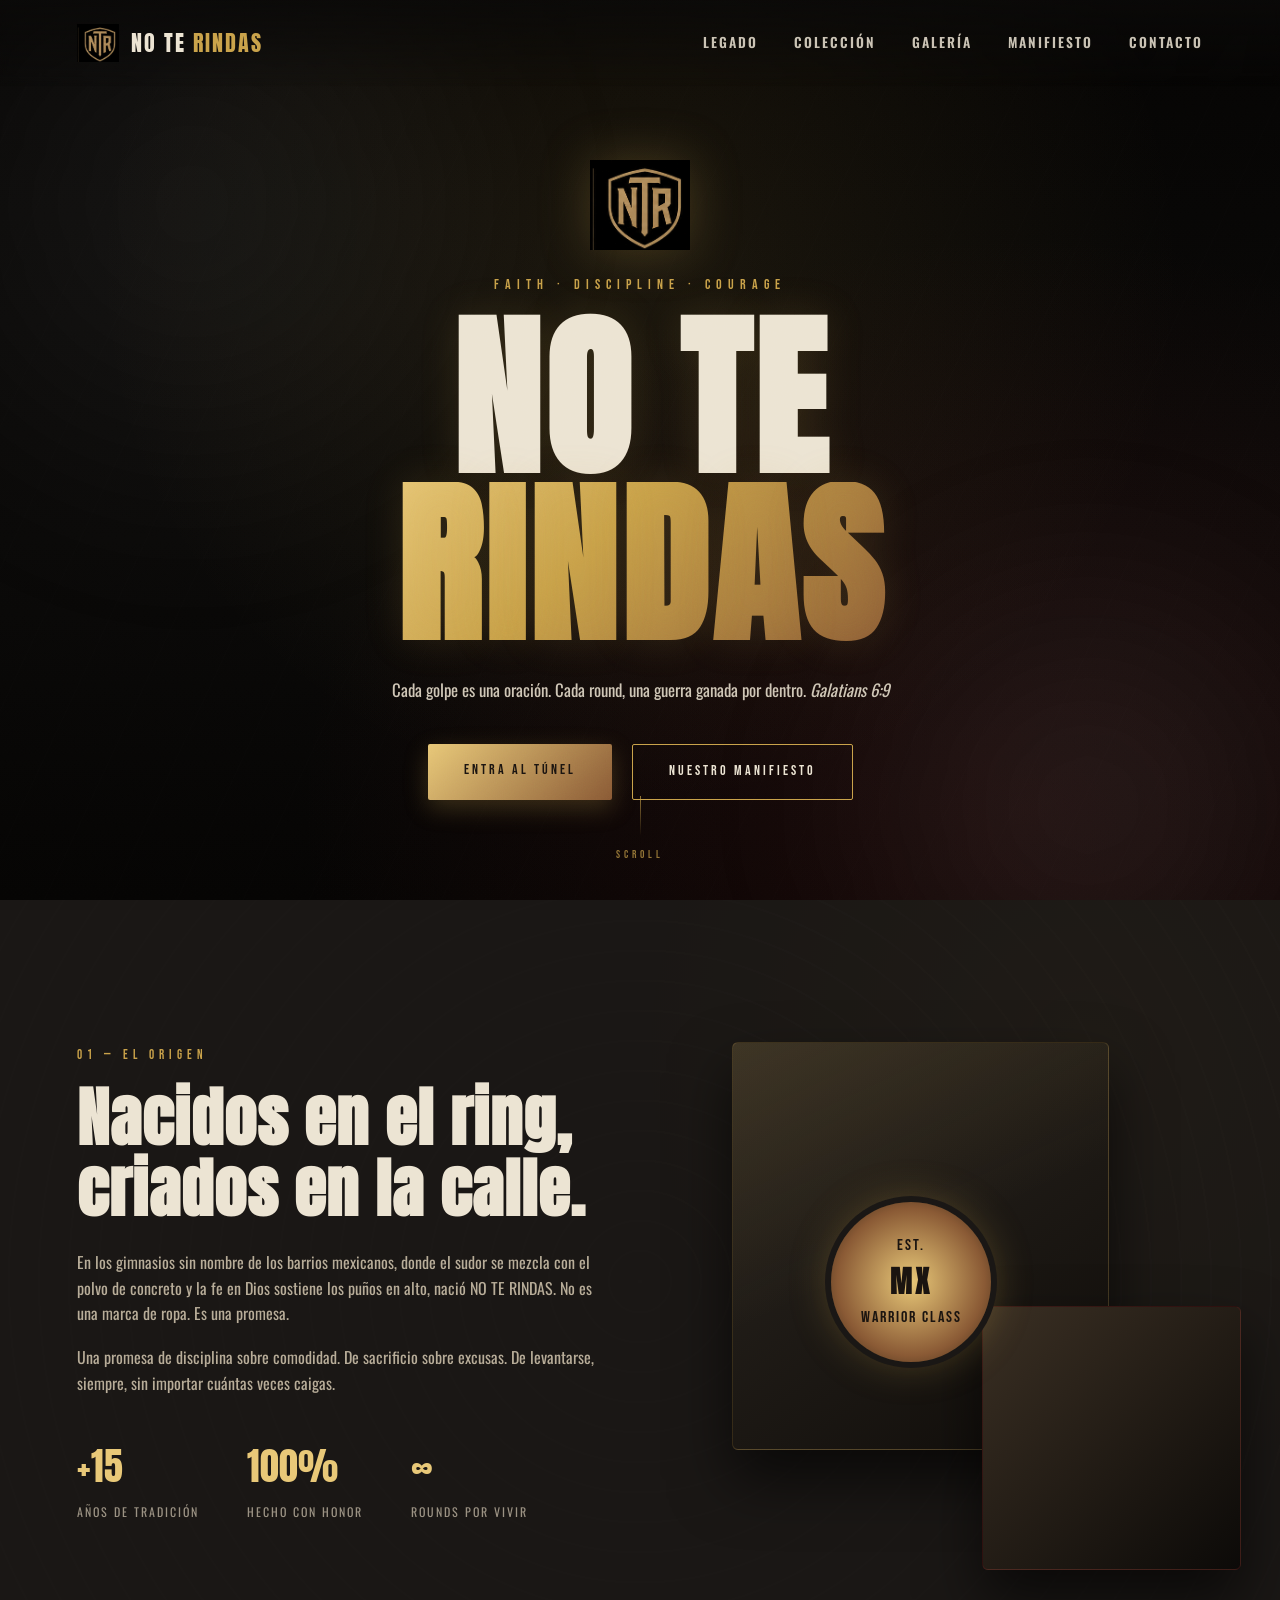
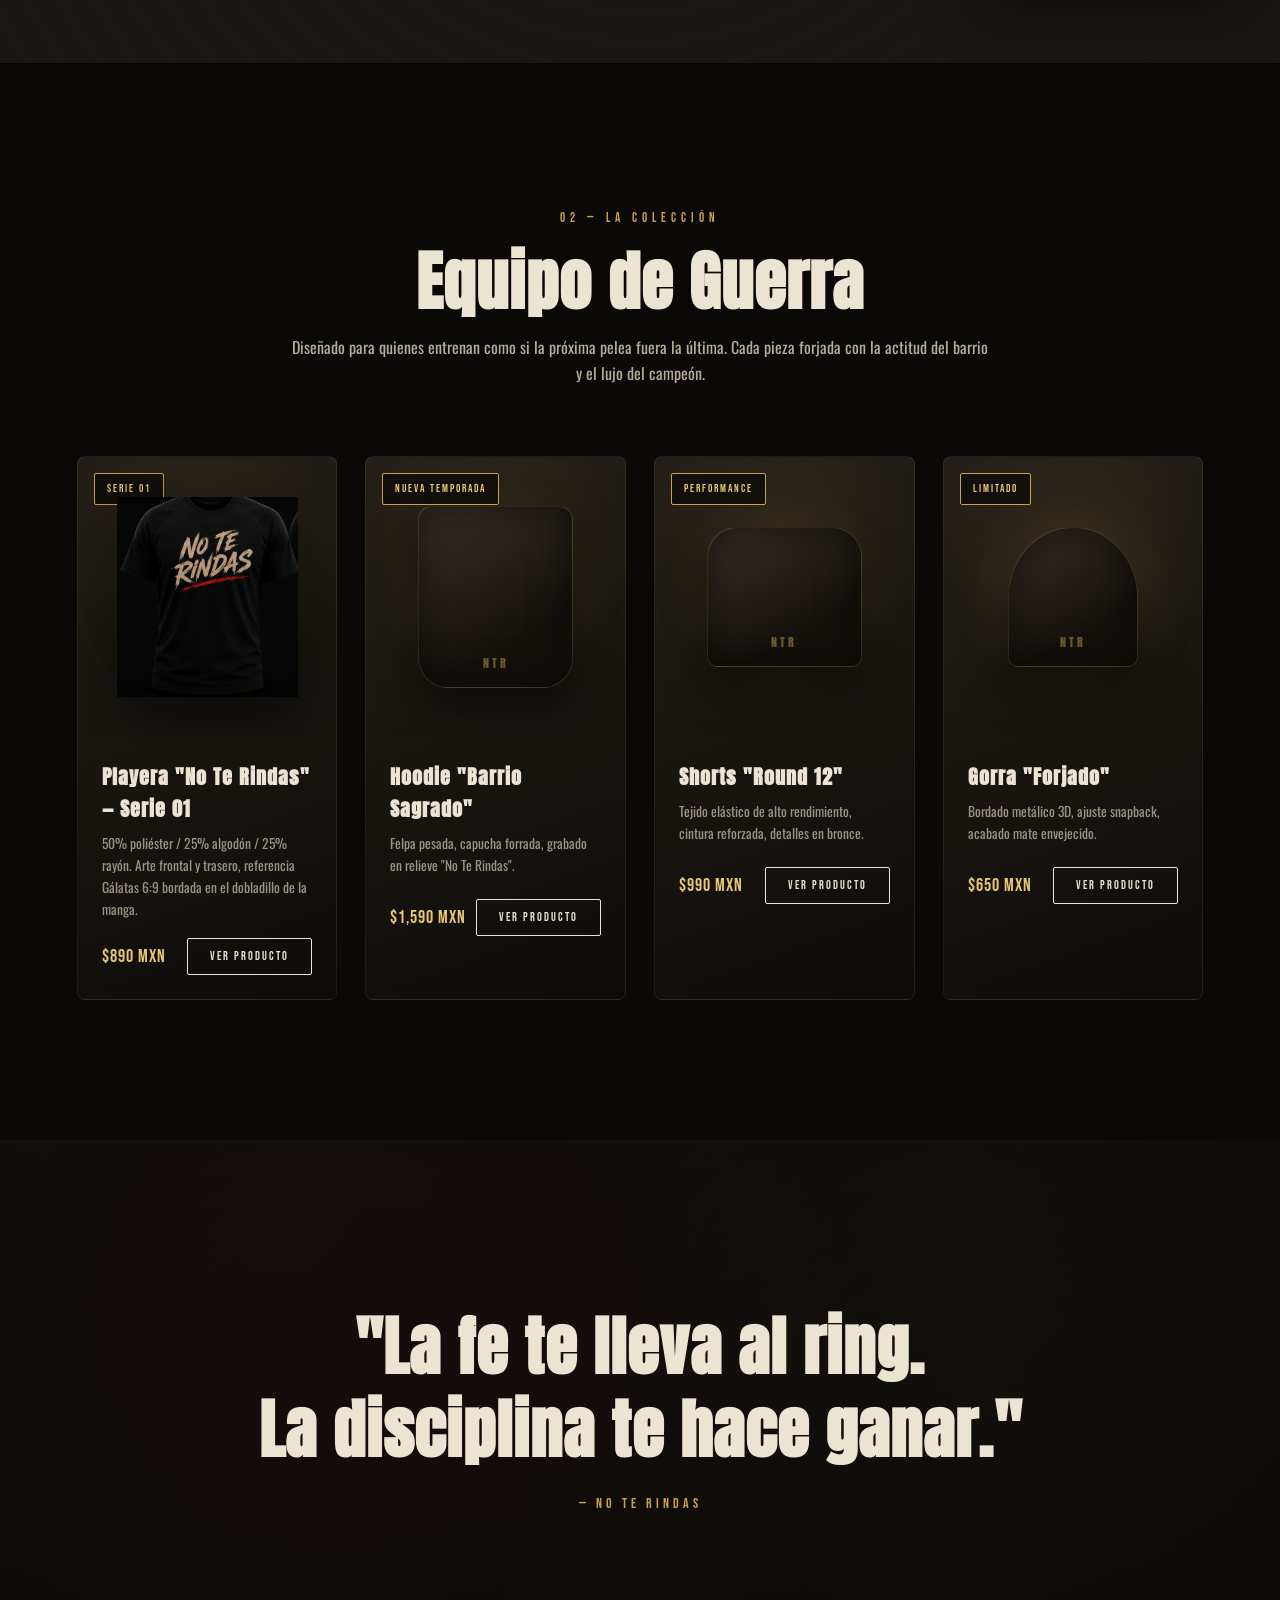
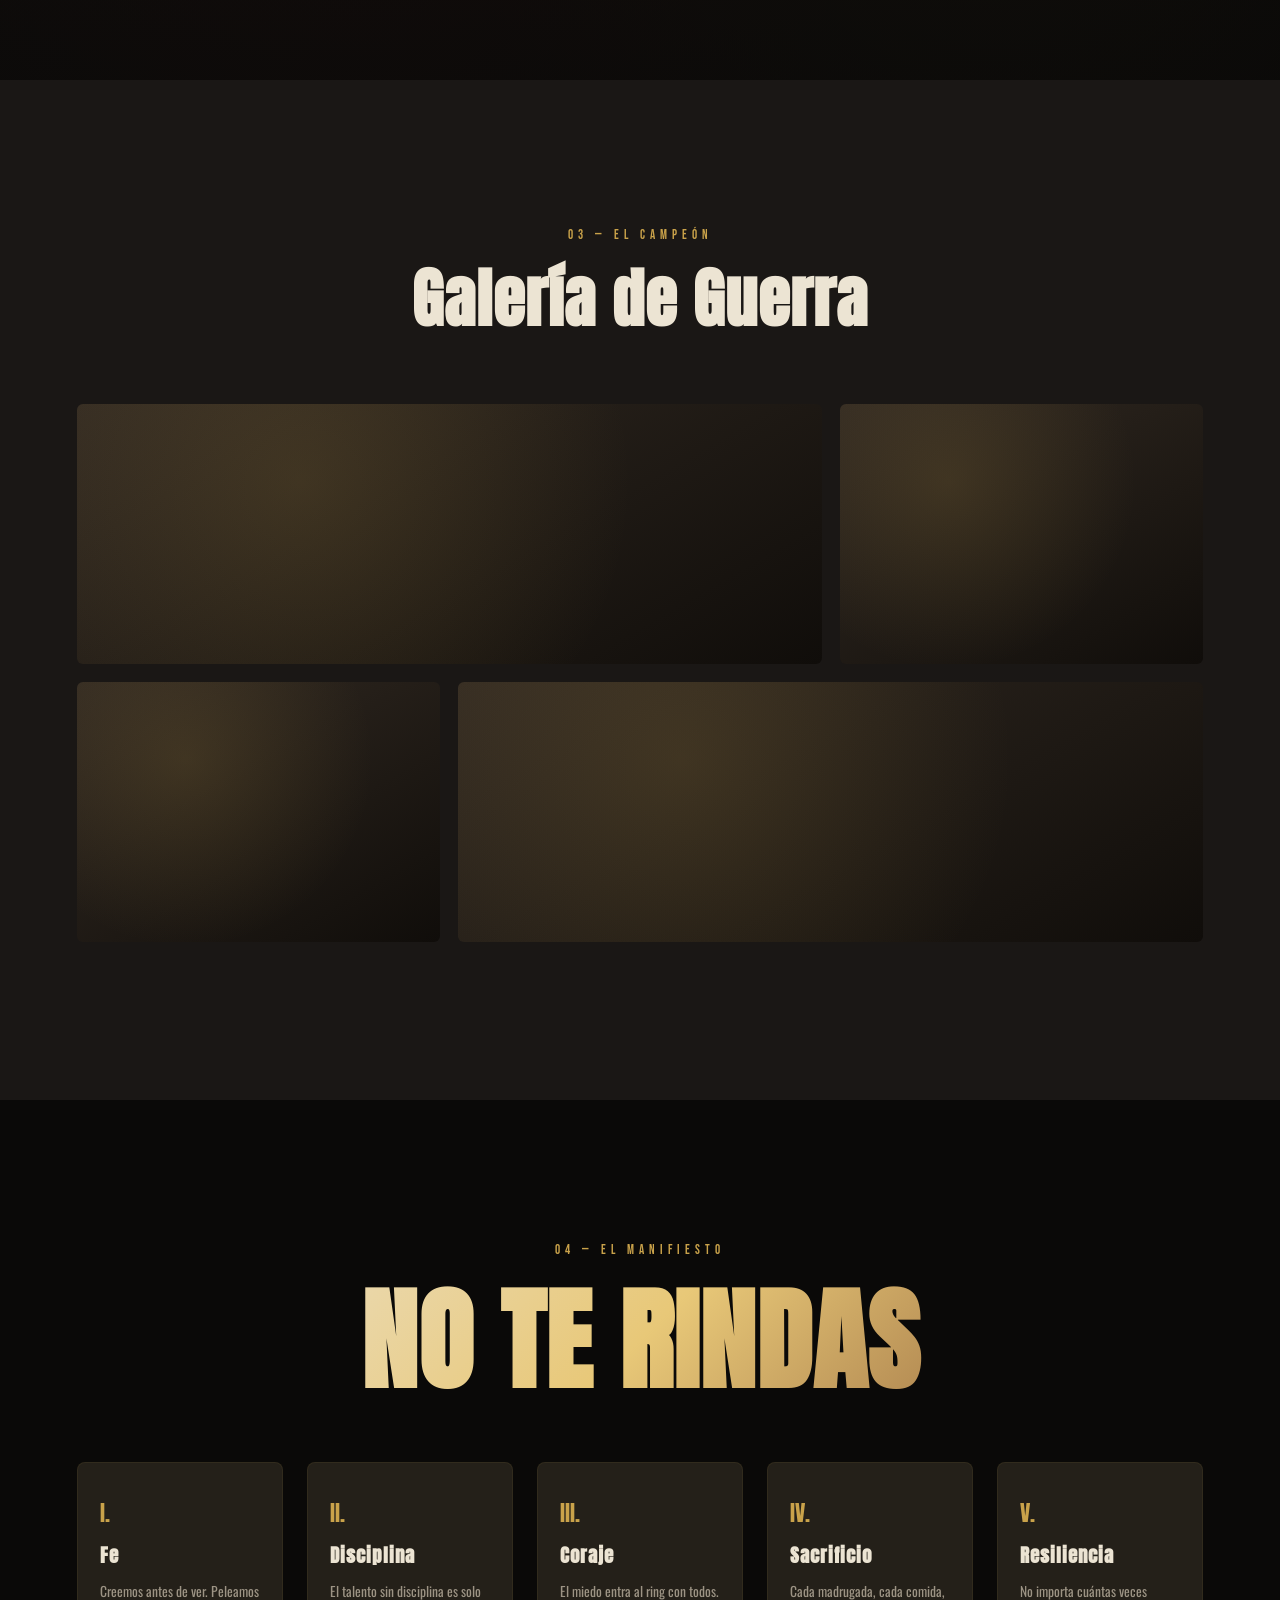
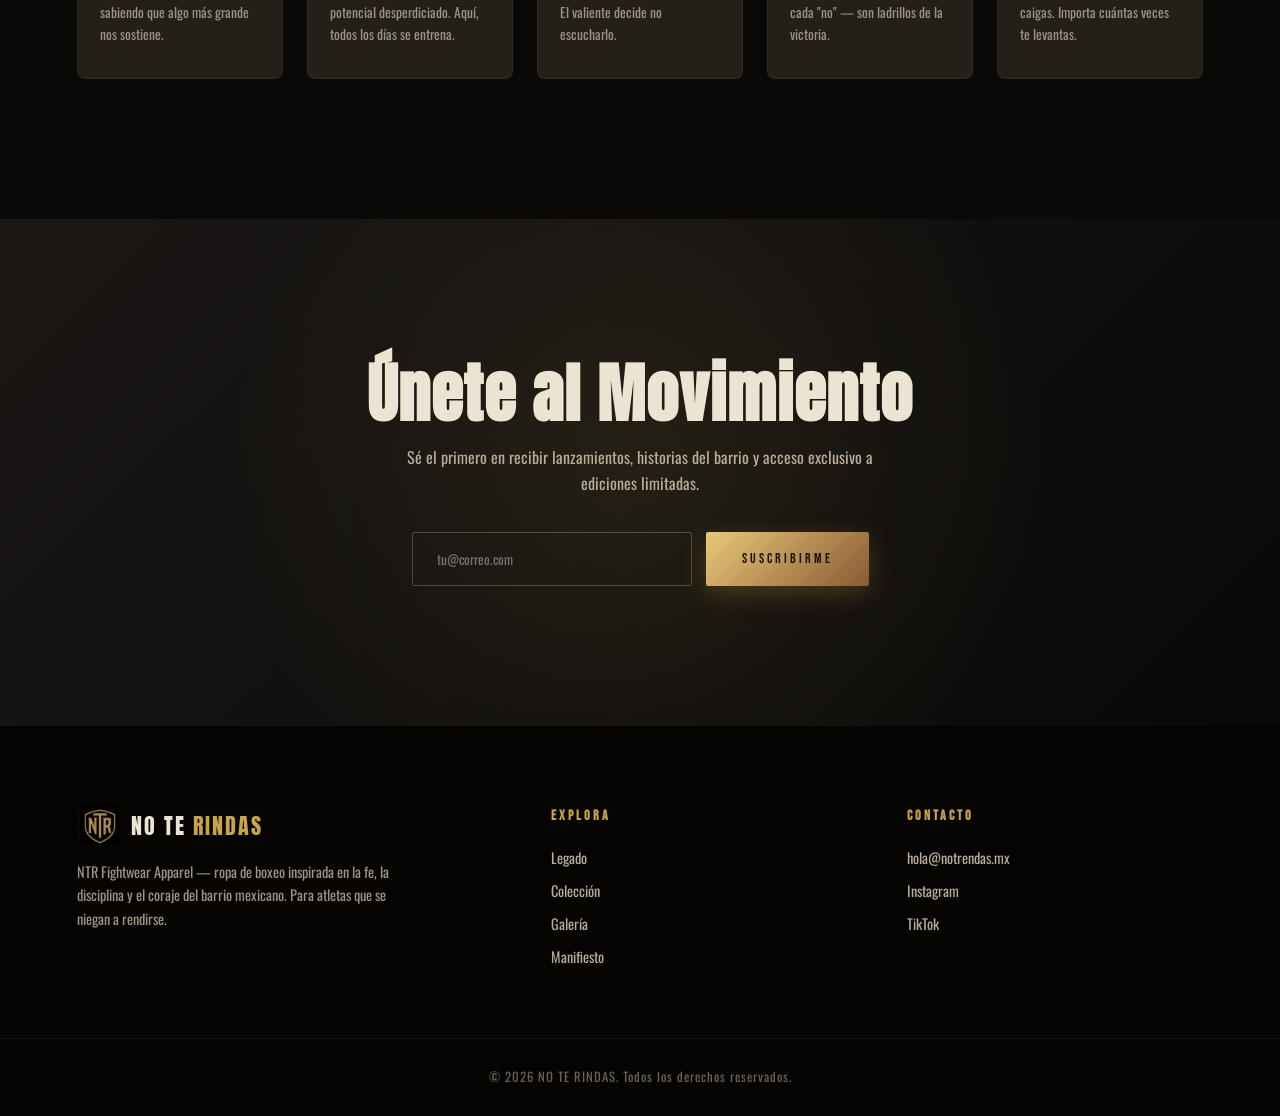
==== docs/index.html @ 7b5c9a0e "Move site into docs/ for GitHub Pages" ====
<!DOCTYPE html>
<html lang="es">
<head>
<meta charset="UTF-8">
<meta name="viewport" content="width=device-width, initial-scale=1.0">
<title>NO TE RINDAS | Barrio Warrior Boxing</title>
<link rel="preconnect" href="https://fonts.googleapis.com">
<link href="https://fonts.googleapis.com/css2?family=Anton&family=Bebas+Neue&family=Oswald:wght@300;400;600&display=swap" rel="stylesheet">
<link rel="stylesheet" href="css/style.css">
</head>
<body>

<div class="grain"></div>
<div class="ember-layer" id="embers"></div>

<!-- NAV -->
<header class="navbar">
  <div class="logo">
    <img src="assets/ntr-shield.png" alt="NTR" class="logo-mark">
    <span class="logo-text">NO TE <span>RINDAS</span></span>
  </div>
  <nav>
    <a href="#about">Legado</a>
    <a href="#collection">Colección</a>
    <a href="#gallery">Galería</a>
    <a href="#manifesto">Manifiesto</a>
    <a href="#contact">Contacto</a>
  </nav>
  <div class="burger"><span></span><span></span><span></span></div>
</header>

<!-- HERO -->
<section class="hero" id="hero">
  <div class="smoke smoke1"></div>
  <div class="smoke smoke2"></div>
  <div class="hero-content">
    <img src="assets/ntr-shield.png" alt="NTR Shield" class="hero-shield">
    <p class="hero-tag">FAITH &middot; DISCIPLINE &middot; COURAGE</p>
    <h1 class="hero-title">
      <span class="line">NO TE</span>
      <span class="line gold">RINDAS</span>
    </h1>
    <p class="hero-sub">Cada golpe es una oración. Cada round, una guerra ganada por dentro. <em>Galatians 6:9</em></p>
    <div class="hero-cta">
      <a href="#collection" class="btn btn-gold">Entra al Túnel</a>
      <a href="#manifesto" class="btn btn-ghost">Nuestro Manifiesto</a>
    </div>
  </div>
  <div class="scroll-indicator"><span></span>SCROLL</div>
</section>

<!-- ABOUT / LEGACY -->
<section class="about" id="about">
  <div class="about-bg"></div>
  <div class="container split">
    <div class="split-text">
      <span class="kicker">01 — EL ORIGEN</span>
      <h2>Nacidos en el ring, <br>criados en la calle.</h2>
      <p>En los gimnasios sin nombre de los barrios mexicanos, donde el sudor se mezcla con el polvo de concreto y la fe en Dios sostiene los puños en alto, nació NO TE RINDAS. No es una marca de ropa. Es una promesa.</p>
      <p>Una promesa de disciplina sobre comodidad. De sacrificio sobre excusas. De levantarse, siempre, sin importar cuántas veces caigas.</p>
      <div class="stat-row">
        <div class="stat"><span class="num">+15</span><span class="lbl">Años de Tradición</span></div>
        <div class="stat"><span class="num">100%</span><span class="lbl">Hecho con Honor</span></div>
        <div class="stat"><span class="num">∞</span><span class="lbl">Rounds por Vivir</span></div>
      </div>
    </div>
    <div class="split-visual">
      <div class="frame frame-1"></div>
      <div class="frame frame-2"></div>
      <div class="badge-circle">
        <div class="badge-inner">
          <p>EST.</p>
          <h3>MX</h3>
          <p>WARRIOR CLASS</p>
        </div>
      </div>
    </div>
  </div>
</section>

<!-- COLLECTION -->
<section class="collection" id="collection">
  <div class="container">
    <div class="section-head">
      <span class="kicker">02 — LA COLECCIÓN</span>
      <h2>Equipo de Guerra</h2>
      <p class="section-desc">Diseñado para quienes entrenan como si la próxima pelea fuera la última. Cada pieza forjada con la actitud del barrio y el lujo del campeón.</p>
    </div>

    <div class="product-grid">
      <article class="product-card" data-tilt>
        <div class="product-media">
          <div class="product-glow"></div>
          <img src="assets/ntr-shirt-front.png" alt="Playera No Te Rindas - Serie 01" class="product-photo">
          <span class="product-tag">Serie 01</span>
        </div>
        <div class="product-info">
          <h3>Playera "No Te Rindas" — Serie 01</h3>
          <p>50% poliéster / 25% algodón / 25% rayón. Arte frontal y trasero, referencia Gálatas 6:9 bordada en el dobladillo de la manga.</p>
          <div class="product-foot">
            <span class="price">$890 MXN</span>
            <button class="btn btn-small">Ver Producto</button>
          </div>
        </div>
      </article>

      <article class="product-card" data-tilt>
        <div class="product-media">
          <div class="product-glow"></div>
          <div class="product-mock hoodie"></div>
          <span class="product-tag">Nueva Temporada</span>
        </div>
        <div class="product-info">
          <h3>Hoodie "Barrio Sagrado"</h3>
          <p>Felpa pesada, capucha forrada, grabado en relieve "No Te Rindas".</p>
          <div class="product-foot">
            <span class="price">$1,590 MXN</span>
            <button class="btn btn-small">Ver Producto</button>
          </div>
        </div>
      </article>

      <article class="product-card" data-tilt>
        <div class="product-media">
          <div class="product-glow"></div>
          <div class="product-mock shorts"></div>
          <span class="product-tag">Performance</span>
        </div>
        <div class="product-info">
          <h3>Shorts "Round 12"</h3>
          <p>Tejido elástico de alto rendimiento, cintura reforzada, detalles en bronce.</p>
          <div class="product-foot">
            <span class="price">$990 MXN</span>
            <button class="btn btn-small">Ver Producto</button>
          </div>
        </div>
      </article>

      <article class="product-card" data-tilt>
        <div class="product-media">
          <div class="product-glow"></div>
          <div class="product-mock cap"></div>
          <span class="product-tag">Limitado</span>
        </div>
        <div class="product-info">
          <h3>Gorra "Forjado"</h3>
          <p>Bordado metálico 3D, ajuste snapback, acabado mate envejecido.</p>
          <div class="product-foot">
            <span class="price">$650 MXN</span>
            <button class="btn btn-small">Ver Producto</button>
          </div>
        </div>
      </article>
    </div>
  </div>
</section>

<!-- PARALLAX QUOTE -->
<section class="quote-banner">
  <div class="quote-bg"></div>
  <div class="quote-content">
    <h2>"La fe te lleva al ring.<br>La disciplina te hace ganar."</h2>
    <p>— NO TE RINDAS</p>
  </div>
</section>

<!-- GALLERY -->
<section class="gallery" id="gallery">
  <div class="container">
    <div class="section-head">
      <span class="kicker">03 — EL CAMPEÓN</span>
      <h2>Galería de Guerra</h2>
    </div>
    <div class="gallery-grid">
      <div class="gallery-item g1"><div class="gallery-overlay"><h4>Entrenamiento al Amanecer</h4></div></div>
      <div class="gallery-item g2"><div class="gallery-overlay"><h4>Vendas y Sudor</h4></div></div>
      <div class="gallery-item g3"><div class="gallery-overlay"><h4>El Túnel</h4></div></div>
      <div class="gallery-item g4"><div class="gallery-overlay"><h4>Última Campana</h4></div></div>
      <div class="gallery-item g5"><div class="gallery-overlay"><h4>Fe en los Puños</h4></div></div>
      <div class="gallery-item g6"><div class="gallery-overlay"><h4>Concreto Sagrado</h4></div></div>
    </div>
  </div>
</section>

<!-- MANIFESTO -->
<section class="manifesto" id="manifesto">
  <div class="container">
    <span class="kicker center">04 — EL MANIFIESTO</span>
    <h2 class="manifesto-title">NO TE RINDAS</h2>
    <div class="manifesto-grid">
      <div class="manifesto-item">
        <span class="m-num">I.</span>
        <h3>Fe</h3>
        <p>Creemos antes de ver. Peleamos sabiendo que algo más grande nos sostiene.</p>
      </div>
      <div class="manifesto-item">
        <span class="m-num">II.</span>
        <h3>Disciplina</h3>
        <p>El talento sin disciplina es solo potencial desperdiciado. Aquí, todos los días se entrena.</p>
      </div>
      <div class="manifesto-item">
        <span class="m-num">III.</span>
        <h3>Coraje</h3>
        <p>El miedo entra al ring con todos. El valiente decide no escucharlo.</p>
      </div>
      <div class="manifesto-item">
        <span class="m-num">IV.</span>
        <h3>Sacrificio</h3>
        <p>Cada madrugada, cada comida, cada "no" — son ladrillos de la victoria.</p>
      </div>
      <div class="manifesto-item">
        <span class="m-num">V.</span>
        <h3>Resiliencia</h3>
        <p>No importa cuántas veces caigas. Importa cuántas veces te levantas.</p>
      </div>
    </div>
  </div>
</section>

<!-- NEWSLETTER / CTA -->
<section class="cta-final">
  <div class="cta-content">
    <h2>Únete al Movimiento</h2>
    <p>Sé el primero en recibir lanzamientos, historias del barrio y acceso exclusivo a ediciones limitadas.</p>
    <form class="cta-form" onsubmit="event.preventDefault()">
      <input type="email" placeholder="tu@correo.com" required>
      <button type="submit" class="btn btn-gold">Suscribirme</button>
    </form>
  </div>
</section>

<!-- FOOTER -->
<footer class="footer" id="contact">
  <div class="container footer-grid">
    <div class="footer-brand">
      <div class="logo">
        <img src="assets/ntr-shield.png" alt="NTR" class="logo-mark">
        <span class="logo-text">NO TE <span>RINDAS</span></span>
      </div>
      <p>NTR Fightwear Apparel — ropa de boxeo inspirada en la fe, la disciplina y el coraje del barrio mexicano. Para atletas que se niegan a rendirse.</p>
    </div>
    <div class="footer-links">
      <h4>Explora</h4>
      <a href="#about">Legado</a>
      <a href="#collection">Colección</a>
      <a href="#gallery">Galería</a>
      <a href="#manifesto">Manifiesto</a>
    </div>
    <div class="footer-links">
      <h4>Contacto</h4>
      <a href="mailto:hola@notrendas.mx">hola@notrendas.mx</a>
      <a href="#">Instagram</a>
      <a href="#">TikTok</a>
    </div>
  </div>
  <div class="footer-bottom">
    <p>© 2026 NO TE RINDAS. Todos los derechos reservados.</p>
  </div>
</footer>

<script src="js/main.js"></script>
</body>
</html>
---- docs/css/style.css ----
:root{
  --black: #0a0908;
  --charcoal: #1a1715;
  --charcoal-2: #242019;
  --gold: #c9a24a;
  --gold-bright: #e8c878;
  --bone: #ece4d3;
  --bronze: #8a5a35;
  --red: #7a1f1f;
  --font-display: 'Anton', sans-serif;
  --font-accent: 'Bebas Neue', sans-serif;
  --font-body: 'Oswald', sans-serif;
}

*{margin:0;padding:0;box-sizing:border-box;}
html{scroll-behavior:smooth;}
body{
  background:var(--black);
  color:var(--bone);
  font-family:var(--font-body);
  overflow-x:hidden;
  line-height:1.6;
}

.container{
  max-width:1280px;
  margin:0 auto;
  padding:0 6vw;
}

/* GRAIN OVERLAY */
.grain{
  position:fixed; inset:0; z-index:9999; pointer-events:none;
  opacity:.05; mix-blend-mode:overlay;
  background-image:url("data:image/svg+xml,%3Csvg xmlns='http://www.w3.org/2000/svg' width='200' height='200'%3E%3Cfilter id='n'%3E%3CfeTurbulence type='fractalNoise' baseFrequency='0.9' numOctaves='3'/%3E%3C/filter%3E%3Crect width='100%25' height='100%25' filter='url(%23n)'/%3E%3C/svg%3E");
}

/* EMBERS */
.ember-layer{
  position:fixed; inset:0; z-index:1; pointer-events:none; overflow:hidden;
}
.ember{
  position:absolute; bottom:-10px; border-radius:50%;
  background:radial-gradient(circle, var(--gold-bright), var(--bronze) 60%, transparent 100%);
  opacity:0; box-shadow:0 0 8px var(--gold);
  animation: rise linear infinite;
}
@keyframes rise{
  0%{transform:translateY(0) translateX(0); opacity:0;}
  10%{opacity:.8;}
  90%{opacity:.4;}
  100%{transform:translateY(-110vh) translateX(var(--drift,40px)); opacity:0;}
}

/* NAVBAR */
.navbar{
  position:fixed; top:0; left:0; right:0; z-index:100;
  display:flex; align-items:center; justify-content:space-between;
  padding:24px 6vw;
  background:linear-gradient(180deg, rgba(10,9,8,.85), transparent);
  backdrop-filter:blur(4px);
  transition:padding .3s ease, background .3s ease;
}
.navbar.scrolled{
  padding:14px 6vw;
  background:rgba(10,9,8,.92);
  border-bottom:1px solid rgba(201,162,74,.15);
}
.logo{
  display:flex; align-items:center; gap:12px;
  font-family:var(--font-display);
  font-size:1.4rem; letter-spacing:2px; color:var(--bone);
}
.logo-mark{height:38px; width:auto;}
.logo-text span{color:var(--gold);}

/* HERO SHIELD */
.hero-shield{
  height:90px; margin-bottom:18px; opacity:0; transform:translateY(-20px);
  animation:fadeUp 1s cubic-bezier(.22,1,.36,1) forwards 0s;
  filter:drop-shadow(0 0 24px rgba(201,162,74,.25));
}
.navbar nav{display:flex; gap:36px;}
.navbar nav a{
  color:var(--bone); text-decoration:none; font-size:.85rem;
  letter-spacing:2px; text-transform:uppercase; font-weight:600;
  position:relative; opacity:.85; transition:opacity .25s, color .25s;
}
.navbar nav a::after{
  content:''; position:absolute; left:0; bottom:-6px; width:0; height:1px;
  background:var(--gold); transition:width .3s ease;
}
.navbar nav a:hover{opacity:1; color:var(--gold-bright);}
.navbar nav a:hover::after{width:100%;}
.burger{display:none; flex-direction:column; gap:5px; cursor:pointer;}
.burger span{width:24px; height:2px; background:var(--gold);}

/* HERO */
.hero{
  position:relative; height:100vh; min-height:680px;
  display:flex; flex-direction:column; align-items:center; justify-content:center;
  text-align:center; overflow:hidden;
  background:
    radial-gradient(ellipse at 50% 30%, rgba(201,162,74,.10), transparent 60%),
    radial-gradient(ellipse at 80% 90%, rgba(122,31,31,.18), transparent 50%),
    linear-gradient(180deg, #050403 0%, #0a0908 60%, #050403 100%);
}
.hero::before{
  content:''; position:absolute; inset:0;
  background-image:
    repeating-linear-gradient(115deg, rgba(255,255,255,.015) 0px, rgba(255,255,255,.015) 1px, transparent 1px, transparent 60px);
  mix-blend-mode:overlay;
}
.smoke{
  position:absolute; border-radius:50%; filter:blur(60px);
  background:radial-gradient(circle, rgba(140,140,140,.12), transparent 70%);
  animation: drift 30s ease-in-out infinite alternate;
}
.smoke1{width:60vw; height:60vw; top:-20%; left:-15%;}
.smoke2{width:50vw; height:50vw; bottom:-25%; right:-10%; animation-delay:6s;}
@keyframes drift{
  0%{transform:translate(0,0) scale(1);}
  100%{transform:translate(60px,-40px) scale(1.15);}
}
.hero-content{position:relative; z-index:2; padding-top:60px;}
.hero-tag{
  font-family:var(--font-accent); letter-spacing:6px; font-size:.85rem;
  color:var(--gold); text-transform:uppercase; margin-bottom:18px;
  opacity:0; animation:fadeUp 1s ease forwards .2s;
}
.hero-title{
  font-family:var(--font-display);
  font-size:clamp(4.5rem, 14vw, 11rem);
  line-height:.95; letter-spacing:4px;
  text-shadow:0 0 40px rgba(201,162,74,.15);
}
.hero-title .line{
  display:block; opacity:0; transform:translateY(40px);
  animation:fadeUp 1s cubic-bezier(.22,1,.36,1) forwards;
}
.hero-title .line:nth-child(1){animation-delay:.4s;}
.hero-title .line.gold{
  animation-delay:.65s;
  background:linear-gradient(135deg, var(--gold-bright), var(--gold) 40%, var(--bronze));
  -webkit-background-clip:text; background-clip:text; color:transparent;
}
.hero-sub{
  margin:28px auto 0; max-width:520px; font-size:1.05rem; color:#cfc6b6;
  opacity:0; animation:fadeUp 1s ease forwards .9s;
}
.hero-cta{
  margin-top:40px; display:flex; gap:20px; justify-content:center; flex-wrap:wrap;
  opacity:0; animation:fadeUp 1s ease forwards 1.1s;
}
@keyframes fadeUp{ to{opacity:1; transform:translateY(0);} }

/* BUTTONS */
.btn{
  font-family:var(--font-accent); letter-spacing:3px; text-transform:uppercase;
  font-size:.85rem; padding:16px 36px; border:1px solid var(--gold);
  border-radius:2px; text-decoration:none; color:var(--bone); cursor:pointer;
  background:transparent; transition:all .35s ease; position:relative; overflow:hidden;
}
.btn-gold{
  background:linear-gradient(135deg, var(--gold-bright), var(--bronze));
  color:#1a1410; border:none; box-shadow:0 8px 24px rgba(201,162,74,.25);
}
.btn-gold:hover{
  transform:translateY(-3px); box-shadow:0 12px 30px rgba(201,162,74,.4);
}
.btn-ghost:hover{
  background:rgba(201,162,74,.1); border-color:var(--gold-bright); transform:translateY(-3px);
}
.btn-small{
  font-family:var(--font-accent); letter-spacing:2px; font-size:.75rem;
  padding:10px 22px; border:1px solid var(--bone); background:transparent;
  color:var(--bone); text-transform:uppercase; cursor:pointer; transition:.3s;
}
.btn-small:hover{background:var(--bone); color:var(--black);}

/* SCROLL INDICATOR */
.scroll-indicator{
  position:absolute; bottom:36px; left:50%; transform:translateX(-50%);
  display:flex; flex-direction:column; align-items:center; gap:10px;
  font-family:var(--font-accent); font-size:.7rem; letter-spacing:4px; color:var(--gold);
  opacity:.7;
}
.scroll-indicator span{
  width:1px; height:40px; background:linear-gradient(180deg, var(--gold), transparent);
  animation:scrollLine 2s ease-in-out infinite;
}
@keyframes scrollLine{
  0%{transform:scaleY(0); transform-origin:top;}
  50%{transform:scaleY(1); transform-origin:top;}
  50.01%{transform-origin:bottom;}
  100%{transform:scaleY(0); transform-origin:bottom;}
}

/* SECTION GENERIC */
section{position:relative; padding:140px 0; z-index:2;}
.kicker{
  display:inline-block; font-family:var(--font-accent); letter-spacing:5px;
  font-size:.8rem; color:var(--gold); text-transform:uppercase; margin-bottom:18px;
}
.kicker.center{display:block; text-align:center;}
h2{
  font-family:var(--font-display); font-size:clamp(2.4rem,5vw,4.2rem);
  letter-spacing:1px; line-height:1.1; color:var(--bone);
}
.section-head{max-width:700px; margin:0 auto 70px; text-align:center;}
.section-desc{margin-top:18px; color:#b8ad99; font-size:1rem;}

/* ABOUT */
.about{background:var(--charcoal); overflow:hidden;}
.about-bg{
  position:absolute; inset:0; opacity:.4;
  background:
    radial-gradient(circle at 85% 20%, rgba(201,162,74,.08), transparent 40%),
    repeating-radial-gradient(circle at 50% 50%, rgba(255,255,255,.015) 0, rgba(255,255,255,.015) 2px, transparent 2px, transparent 30px);
}
.split{
  display:grid; grid-template-columns:1.1fr .9fr; gap:80px; align-items:center;
  position:relative; z-index:2;
}
.split-text p{color:#b8ad99; margin-bottom:18px; max-width:520px;}
.split-text h2{margin-bottom:26px;}
.stat-row{display:flex; gap:48px; margin-top:40px;}
.stat .num{
  display:block; font-family:var(--font-display); font-size:2.4rem; color:var(--gold-bright);
}
.stat .lbl{font-size:.75rem; letter-spacing:2px; text-transform:uppercase; color:#9c9384;}

.split-visual{position:relative; height:480px;}
.frame{
  position:absolute; border-radius:6px;
  background:linear-gradient(145deg, #2b2620, #14110e);
  border:1px solid rgba(201,162,74,.2);
  box-shadow:0 30px 60px rgba(0,0,0,.6);
}
.frame-1{
  width:80%; height:85%; top:0; left:0;
  background:
    linear-gradient(155deg, rgba(201,162,74,.12), transparent 50%),
    linear-gradient(145deg, #2b2620, #100d0a);
}
.frame-2{
  width:55%; height:55%; bottom:-10%; right:-8%;
  background:linear-gradient(135deg, #3a2f23, #0c0a08);
  border-color:rgba(122,31,31,.3);
}
.badge-circle{
  position:absolute; top:50%; left:38%; transform:translate(-50%,-50%);
  width:160px; height:160px; border-radius:50%;
  background:radial-gradient(circle, var(--gold-bright), var(--bronze) 65%, #2b1f10);
  display:flex; align-items:center; justify-content:center;
  box-shadow:0 0 0 6px var(--charcoal), 0 0 40px rgba(201,162,74,.35);
  animation:spin 30s linear infinite;
}
.badge-inner{text-align:center; color:#1a1410; font-family:var(--font-accent); letter-spacing:2px;}
.badge-inner h3{font-family:var(--font-display); font-size:1.8rem; letter-spacing:3px;}
@keyframes spin{ to{transform:translate(-50%,-50%) rotate(360deg);} }

/* COLLECTION */
.collection{background:var(--black);}
.product-grid{
  display:grid; grid-template-columns:repeat(4,1fr); gap:28px;
}
.product-card{
  background:linear-gradient(160deg, var(--charcoal-2), #0e0c0a);
  border:1px solid rgba(201,162,74,.1); border-radius:8px; overflow:hidden;
  transition:transform .45s cubic-bezier(.22,1,.36,1), box-shadow .45s ease, border-color .45s ease;
}
.product-card:hover{
  transform:translateY(-10px) rotateX(2deg);
  border-color:rgba(201,162,74,.4);
  box-shadow:0 30px 60px rgba(0,0,0,.5), 0 0 30px rgba(201,162,74,.08);
}
.product-media{
  position:relative; height:280px; display:flex; align-items:center; justify-content:center;
  background:radial-gradient(circle at 50% 30%, rgba(201,162,74,.08), transparent 60%);
  overflow:hidden;
}
.product-glow{
  position:absolute; width:200px; height:200px; border-radius:50%;
  background:radial-gradient(circle, rgba(201,162,74,.25), transparent 70%);
  filter:blur(20px); transition:transform .6s ease;
}
.product-card:hover .product-glow{transform:scale(1.4);}
.product-mock{
  width:60%; height:65%; border-radius:8px;
  background:linear-gradient(150deg, #3a322a, #15110d 70%);
  position:relative; transform:rotateY(0deg) rotateX(0deg);
  transition:transform .6s cubic-bezier(.22,1,.36,1);
  box-shadow:inset 0 0 40px rgba(0,0,0,.6), 0 20px 40px rgba(0,0,0,.5);
  border:1px solid rgba(201,162,74,.15);
}
.product-mock::after{
  content:'NTR'; position:absolute; bottom:14px; left:50%;
  transform:translateX(-50%); font-family:var(--font-display);
  font-size:.75rem; letter-spacing:3px; color:rgba(201,162,74,.5); white-space:nowrap;
}
.mock-script{
  position:absolute; top:46%; left:50%; transform:translate(-50%,-50%) rotate(-4deg);
  font-family:var(--font-display); font-size:1.4rem; letter-spacing:1px;
  color:var(--gold-bright); text-align:center; line-height:1.1; white-space:nowrap;
}
.mock-strike{
  position:absolute; top:62%; left:50%; transform:translateX(-50%) rotate(-2deg);
  width:70%; height:4px; background:var(--red); border-radius:2px;
}
.product-mock.hoodie{border-radius:14px 14px 30px 30px;}
.product-mock.shorts{border-radius:30px 30px 10px 10px; height:50%;}
.product-mock.cap{border-radius:50% 50% 10px 10px; height:50%; width:50%;}
.product-card:hover .product-mock{
  transform:rotateY(12deg) rotateX(6deg) scale(1.05);
}
.product-photo{
  width:70%; max-height:90%; object-fit:contain; position:relative; z-index:1;
  filter:drop-shadow(0 20px 30px rgba(0,0,0,.6));
  transition:transform .6s cubic-bezier(.22,1,.36,1);
}
.product-card:hover .product-photo{
  transform:rotateY(12deg) rotateX(6deg) scale(1.06);
}
.product-tag{
  position:absolute; top:16px; left:16px; font-family:var(--font-accent);
  font-size:.7rem; letter-spacing:2px; text-transform:uppercase;
  background:rgba(10,9,8,.7); border:1px solid var(--gold); color:var(--gold-bright);
  padding:6px 12px; border-radius:2px;
}
.product-info{padding:24px;}
.product-info h3{font-family:var(--font-display); font-size:1.25rem; letter-spacing:1px; margin-bottom:8px; color:var(--bone);}
.product-info p{font-size:.85rem; color:#9c9384; margin-bottom:18px; min-height:48px;}
.product-foot{display:flex; align-items:center; justify-content:space-between;}
.price{font-family:var(--font-accent); font-size:1.1rem; color:var(--gold-bright); letter-spacing:1px;}

/* QUOTE BANNER */
.quote-banner{
  height:60vh; min-height:420px; display:flex; align-items:center; justify-content:center;
  position:relative; overflow:hidden; text-align:center;
}
.quote-bg{
  position:absolute; inset:0;
  background:
    linear-gradient(180deg, rgba(10,9,8,.6), rgba(10,9,8,.85)),
    radial-gradient(circle at 30% 50%, rgba(122,31,31,.25), transparent 50%),
    radial-gradient(circle at 75% 50%, rgba(201,162,74,.12), transparent 50%),
    linear-gradient(135deg, #1a1715, #0a0908);
  transform:scale(1.1);
}
.quote-content{position:relative; z-index:2; max-width:900px; padding:0 24px;}
.quote-content h2{
  font-family:var(--font-display); font-size:clamp(2rem,5.5vw,4rem);
  line-height:1.3; color:var(--bone);
}
.quote-content p{
  margin-top:20px; font-family:var(--font-accent); letter-spacing:4px; color:var(--gold);
  text-transform:uppercase; font-size:.9rem;
}

/* GALLERY */
.gallery{background:var(--charcoal);}
.gallery-grid{
  display:grid; grid-template-columns:repeat(3,1fr); grid-template-rows:repeat(2,260px); gap:18px;
}
.gallery-item{
  position:relative; border-radius:6px; overflow:hidden; cursor:pointer;
  background:linear-gradient(150deg, #322a22, #100d0a);
}
.gallery-item::before{
  content:''; position:absolute; inset:0;
  background:radial-gradient(circle at 30% 30%, rgba(201,162,74,.15), transparent 60%);
  transition:transform .6s ease;
}
.gallery-item:hover::before{transform:scale(1.4) rotate(10deg);}
.g1{grid-column:1/3;}
.g4{grid-column:2/4;}
.gallery-overlay{
  position:absolute; inset:0; display:flex; align-items:flex-end; padding:22px;
  background:linear-gradient(180deg, transparent 40%, rgba(0,0,0,.75));
  opacity:0; transition:opacity .4s ease;
}
.gallery-item:hover .gallery-overlay{opacity:1;}
.gallery-overlay h4{
  font-family:var(--font-display); letter-spacing:2px; font-size:1.2rem; color:var(--gold-bright);
}

/* MANIFESTO */
.manifesto{background:var(--black); text-align:center;}
.manifesto-title{
  font-size:clamp(3rem,9vw,7rem); margin:10px 0 60px;
  background:linear-gradient(135deg, var(--bone), var(--gold-bright) 50%, var(--bronze));
  -webkit-background-clip:text; background-clip:text; color:transparent;
}
.manifesto-grid{
  display:grid; grid-template-columns:repeat(5,1fr); gap:24px; text-align:left;
}
.manifesto-item{
  padding:32px 22px; background:var(--charcoal-2); border:1px solid rgba(201,162,74,.08);
  border-radius:8px; transition:transform .4s ease, border-color .4s ease;
}
.manifesto-item:hover{transform:translateY(-8px); border-color:rgba(201,162,74,.35);}
.m-num{font-family:var(--font-display); color:var(--gold); font-size:1.4rem;}
.manifesto-item h3{font-family:var(--font-display); margin:10px 0; letter-spacing:1px; color:var(--bone);}
.manifesto-item p{font-size:.85rem; color:#9c9384;}

/* CTA FINAL */
.cta-final{
  background:
    radial-gradient(circle at 50% 50%, rgba(201,162,74,.1), transparent 60%),
    linear-gradient(135deg, var(--charcoal), #0a0908);
  text-align:center;
}
.cta-content h2{margin-bottom:16px;}
.cta-content p{color:#b8ad99; max-width:520px; margin:0 auto 36px;}
.cta-form{display:flex; gap:14px; justify-content:center; flex-wrap:wrap;}
.cta-form input{
  background:transparent; border:1px solid rgba(236,228,211,.25); color:var(--bone);
  padding:16px 24px; border-radius:2px; font-family:var(--font-body); min-width:280px;
}
.cta-form input:focus{outline:none; border-color:var(--gold);}

/* FOOTER */
.footer{background:#050403; padding-top:80px;}
.footer-grid{
  display:grid; grid-template-columns:1.4fr 1fr 1fr; gap:60px; padding-bottom:60px;
  border-bottom:1px solid rgba(201,162,74,.08);
}
.footer-brand p{color:#9c9384; margin-top:16px; max-width:320px; font-size:.9rem;}
.footer-links h4{
  font-family:var(--font-accent); letter-spacing:3px; color:var(--gold); margin-bottom:18px;
  text-transform:uppercase; font-size:.85rem;
}
.footer-links a{display:block; color:#b8ad99; text-decoration:none; margin-bottom:10px; font-size:.9rem; transition:color .25s;}
.footer-links a:hover{color:var(--gold-bright);}
.footer-bottom{
  text-align:center; padding:28px 0; color:#6b6358; font-size:.8rem; letter-spacing:1px;
}

/* REVEAL ANIMATION */
.reveal{opacity:0; transform:translateY(50px); transition:opacity .9s cubic-bezier(.22,1,.36,1), transform .9s cubic-bezier(.22,1,.36,1);}
.reveal.visible{opacity:1; transform:translateY(0);}

/* RESPONSIVE */
@media (max-width:1024px){
  .product-grid{grid-template-columns:repeat(2,1fr);}
  .manifesto-grid{grid-template-columns:repeat(2,1fr); text-align:center;}
  .split{grid-template-columns:1fr; gap:60px;}
  .split-visual{height:380px;}
  .footer-grid{grid-template-columns:1fr; gap:40px;}
}
@media (max-width:720px){
  .navbar nav{
    display:none; position:absolute; top:100%; left:0; right:0;
    flex-direction:column; gap:0; background:rgba(10,9,8,.97);
    border-top:1px solid rgba(201,162,74,.15);
  }
  .navbar nav.open{display:flex;}
  .navbar nav a{padding:18px 6vw; border-bottom:1px solid rgba(201,162,74,.08);}
  .burger{display:flex;}
  .burger.active span:nth-child(1){transform:translateY(7px) rotate(45deg);}
  .burger.active span:nth-child(2){opacity:0;}
  .burger.active span:nth-child(3){transform:translateY(-7px) rotate(-45deg);}
  .gallery-grid{grid-template-columns:repeat(2,1fr); grid-template-rows:repeat(3,200px);}
  .g1, .g4{grid-column:auto;}
  .product-grid{grid-template-columns:1fr;}
  .stat-row{gap:28px;}
}
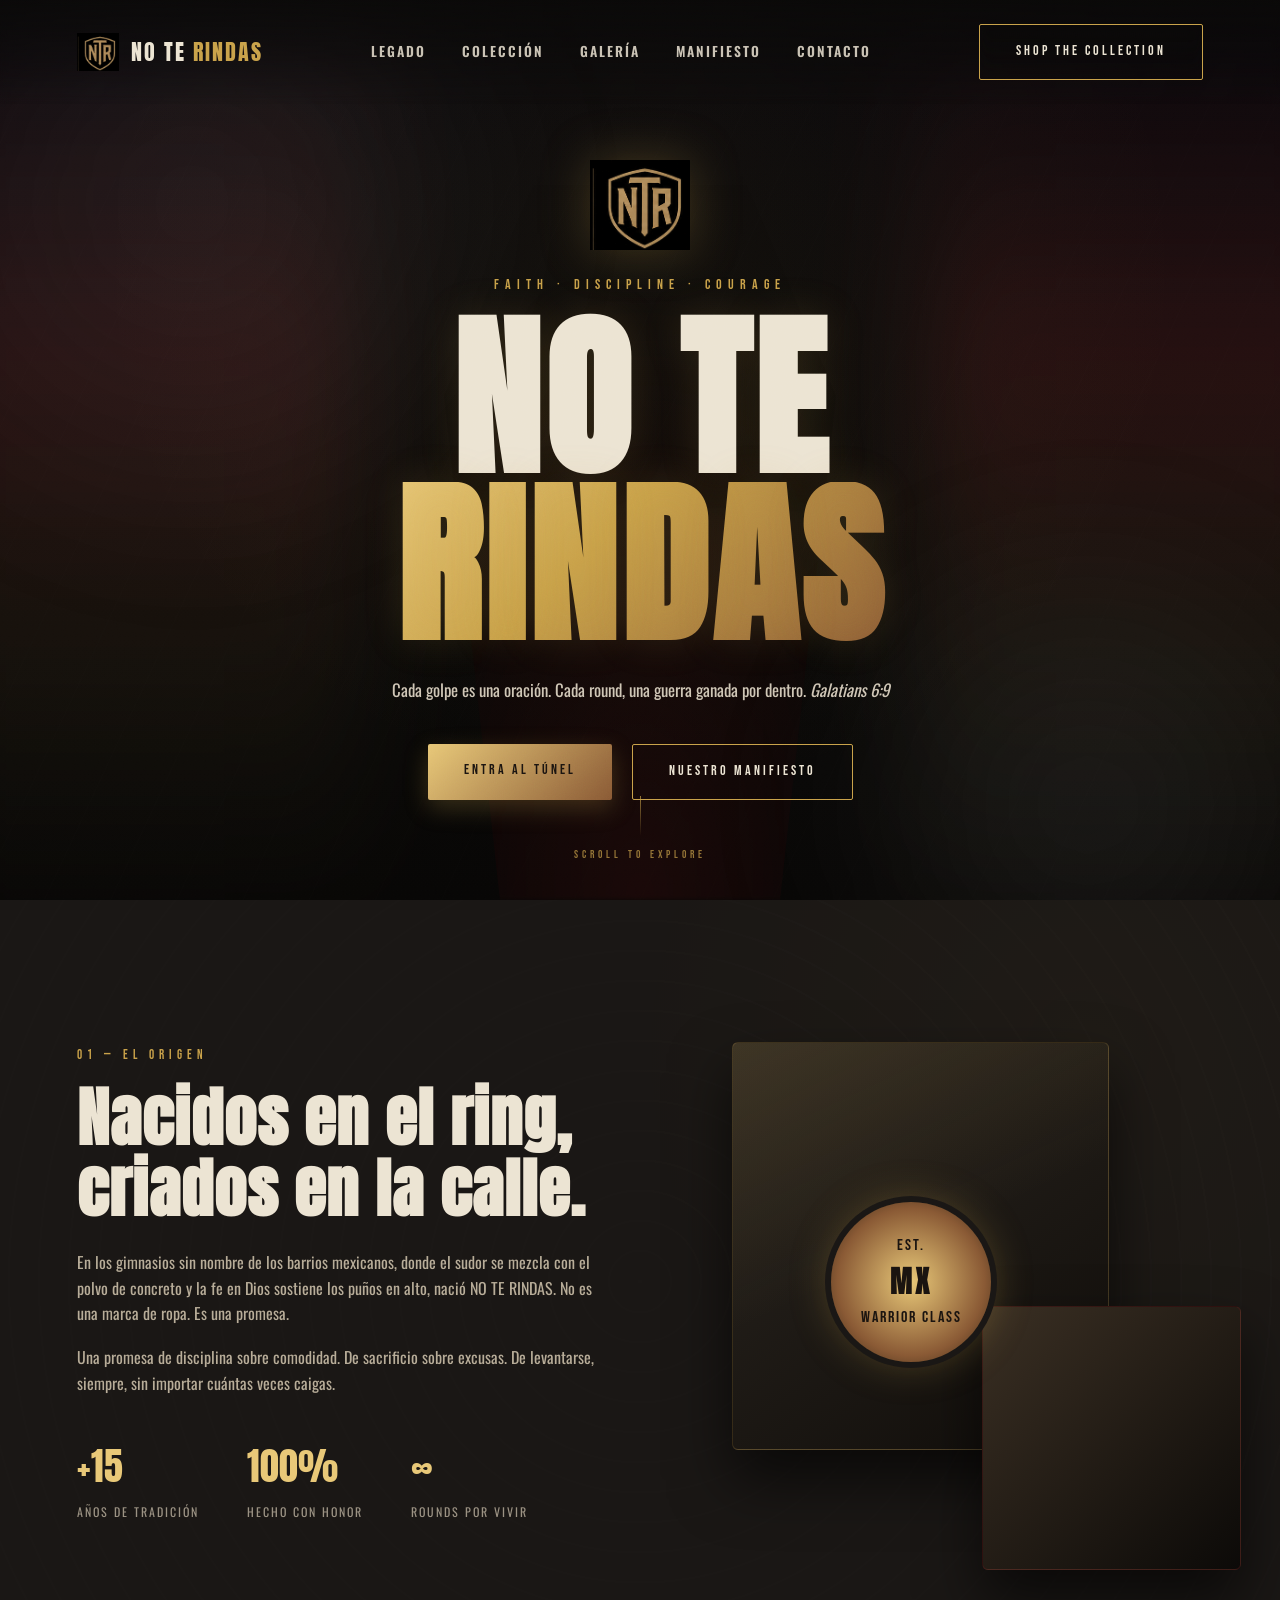
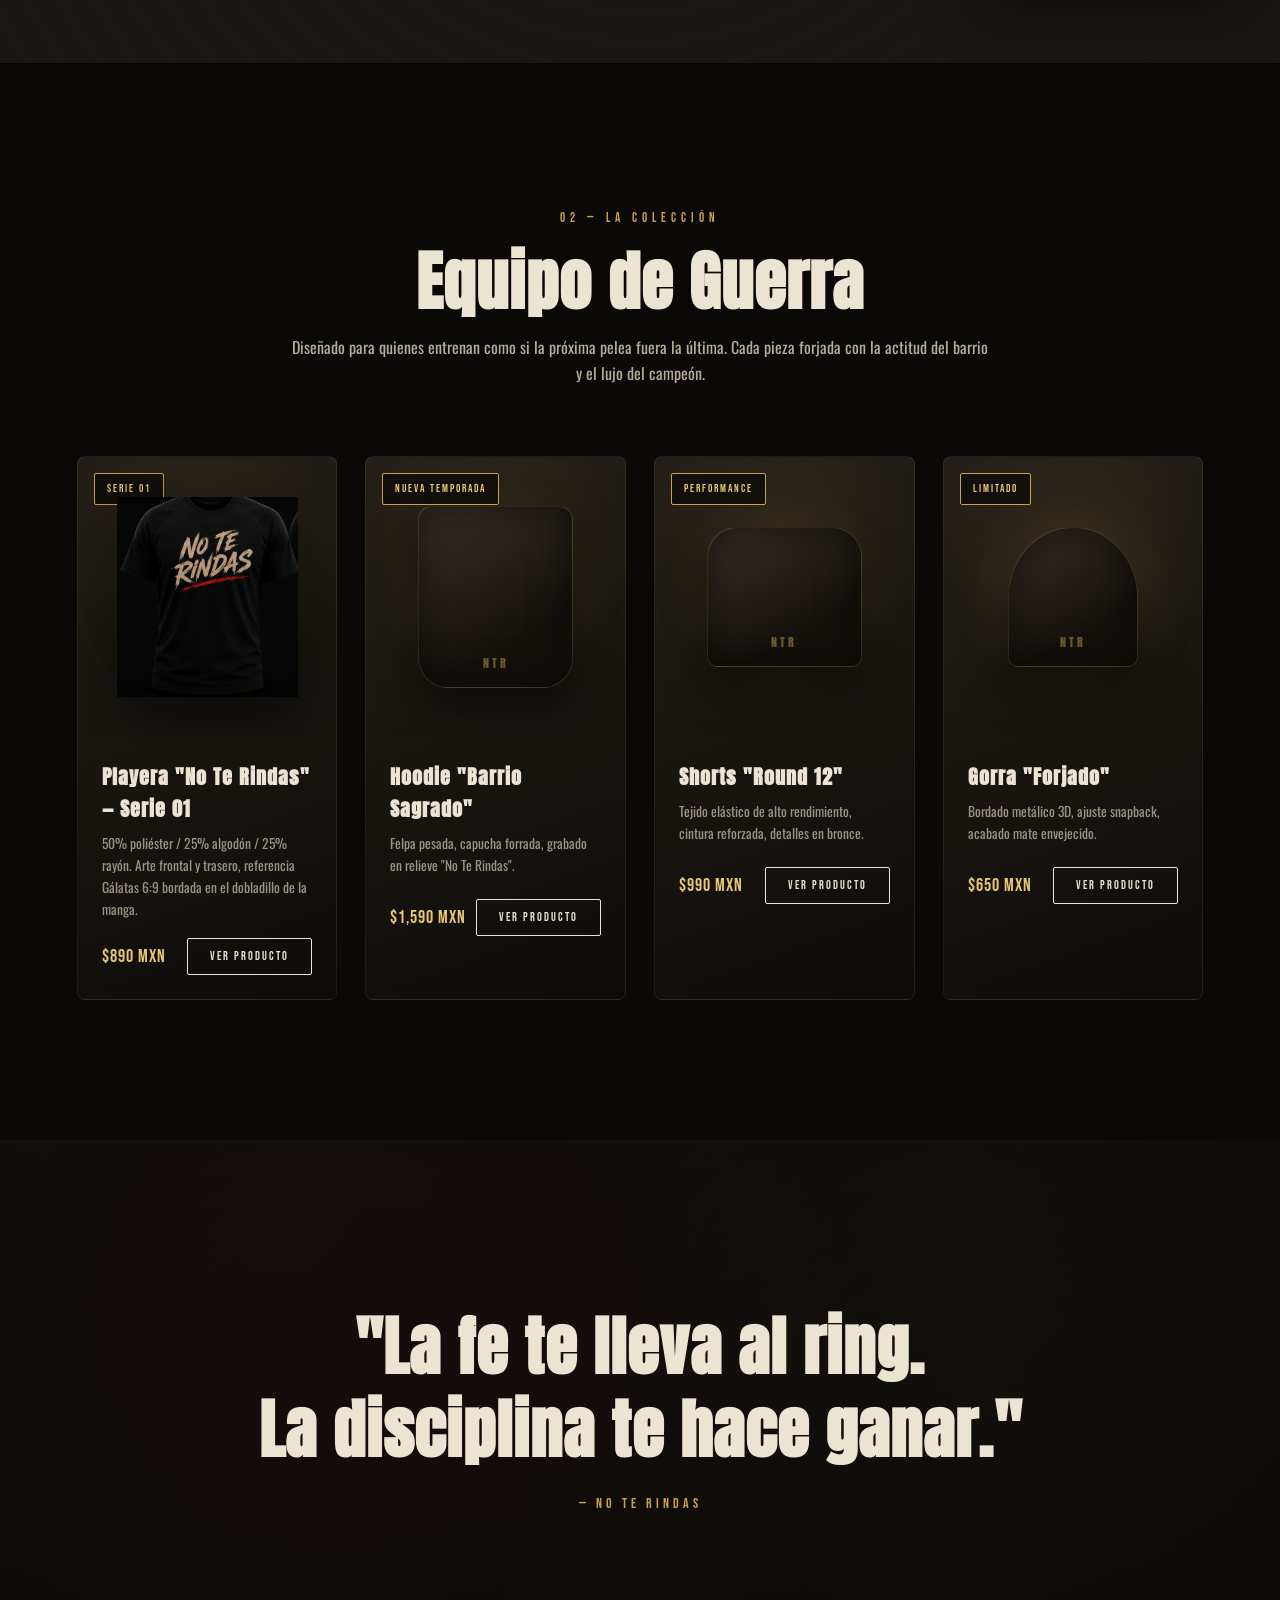
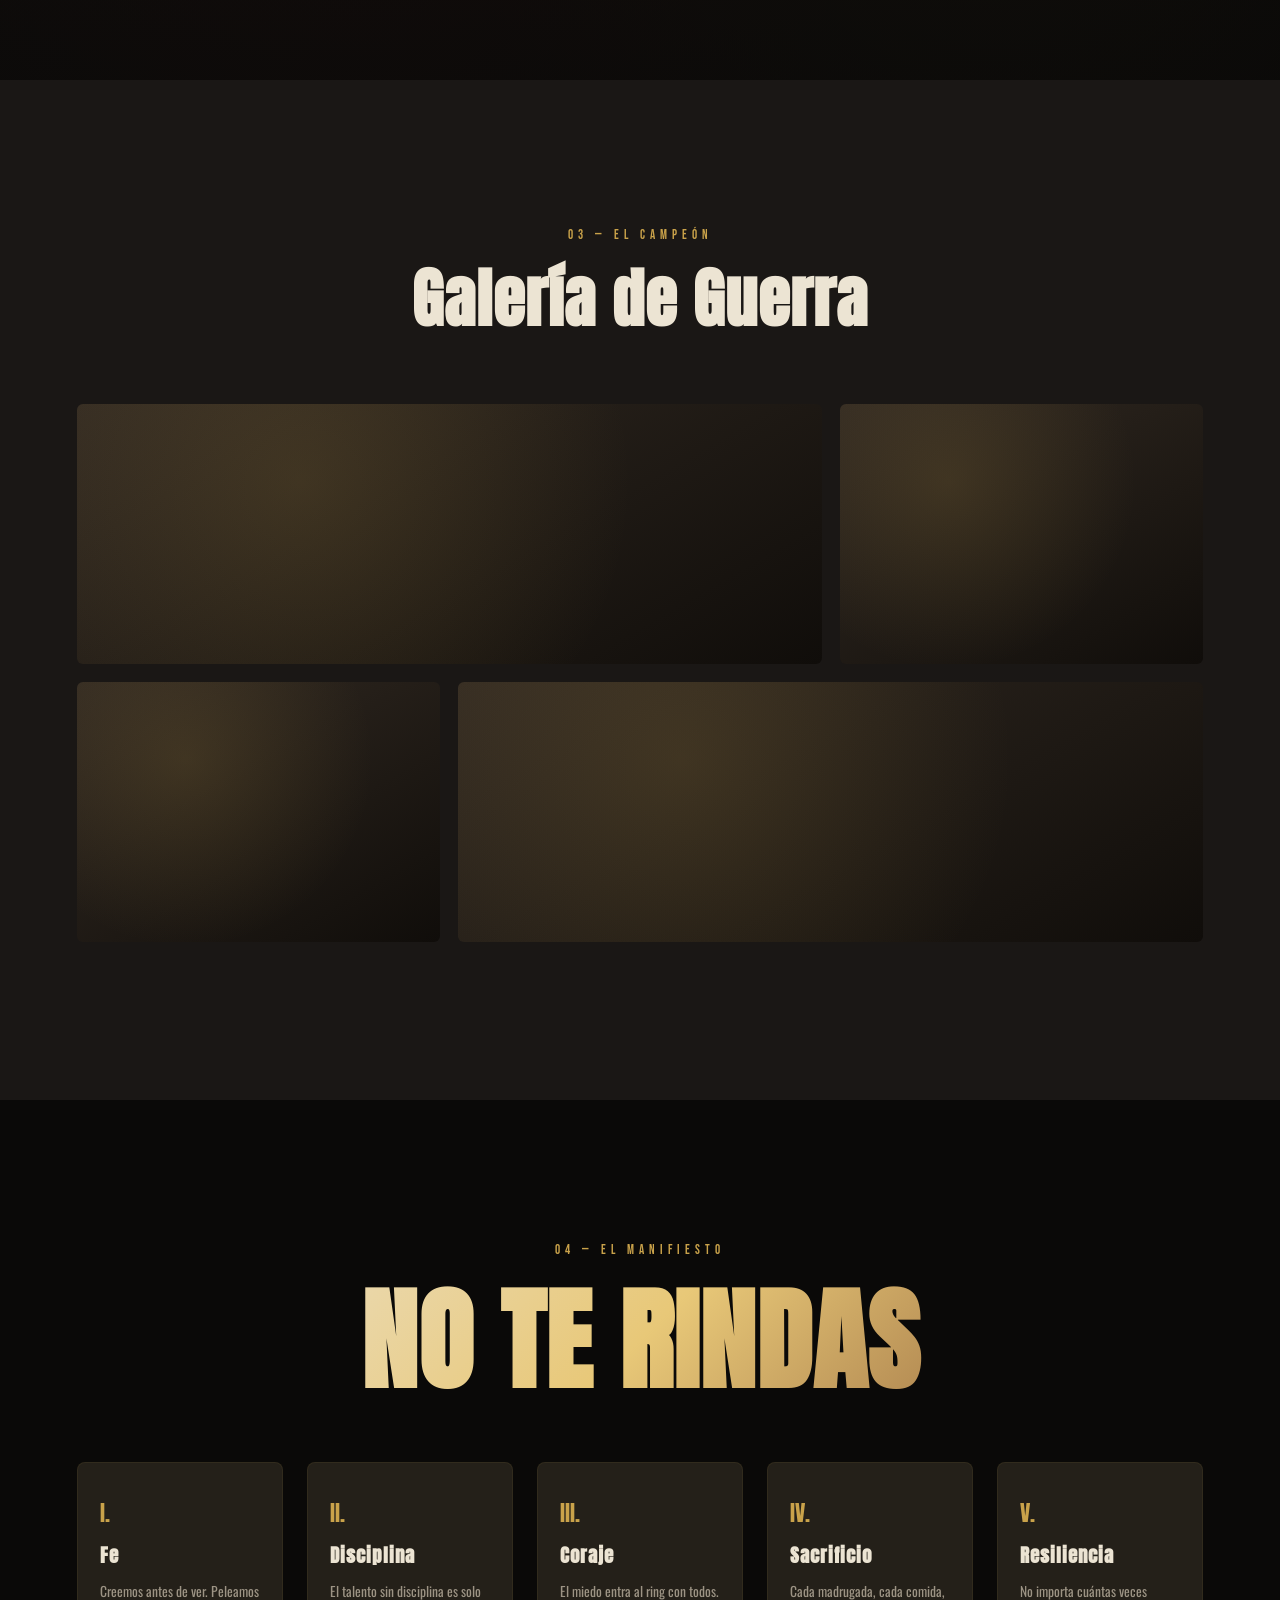
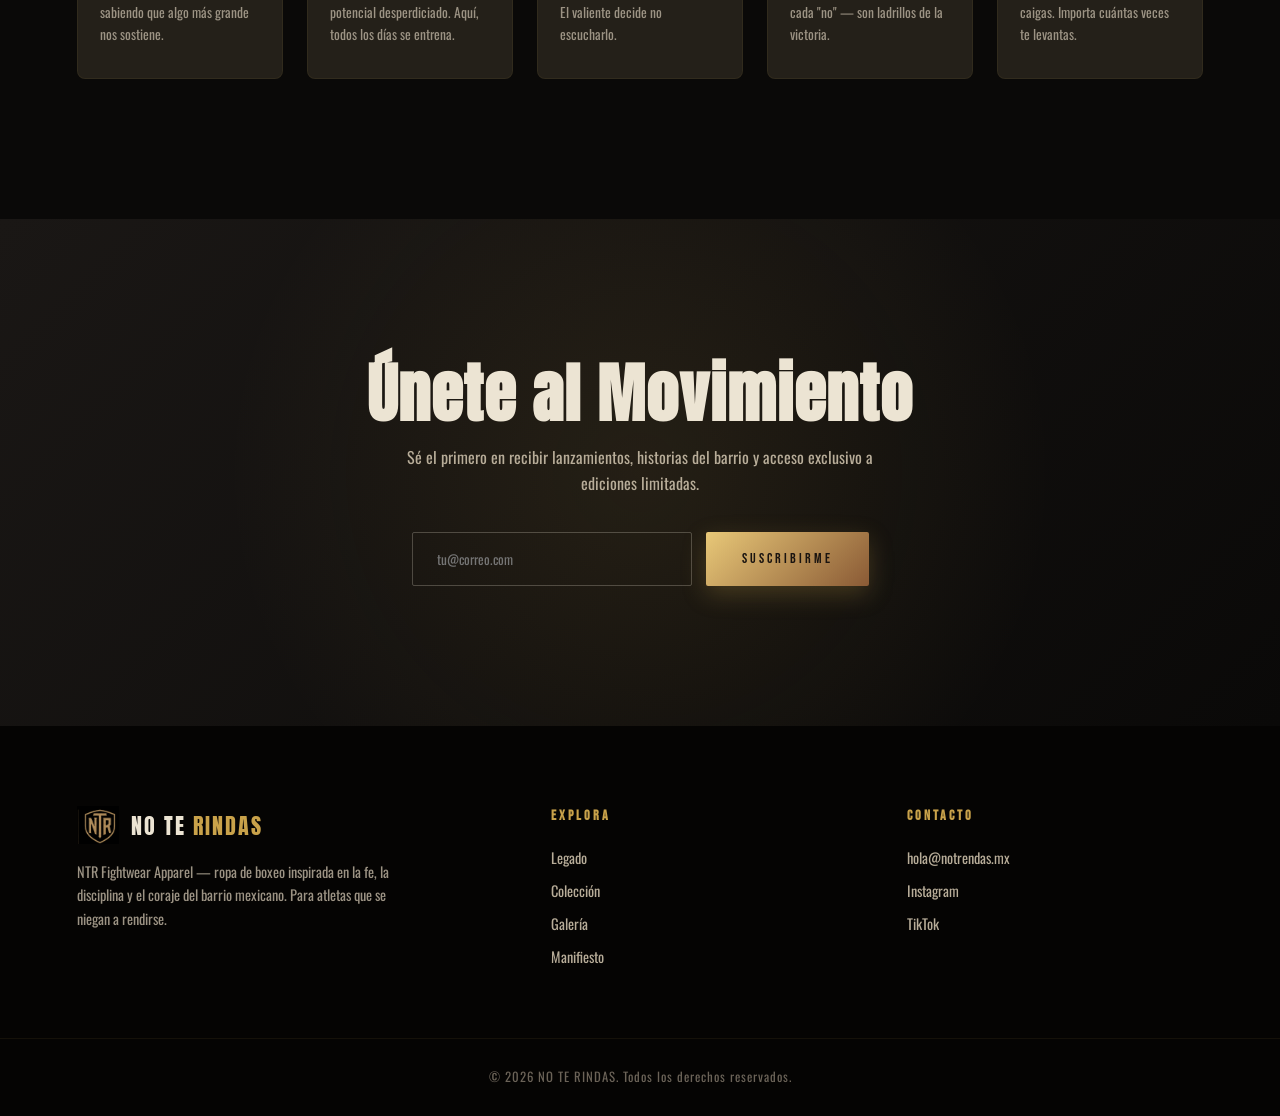
==== commit f2869bf1: "Add cinematic full-bleed hero with red ambient glow and pill CTA" ====
--- a/docs/index.html
+++ b/docs/index.html
@@ -26,11 +26,15 @@
     <a href="#manifesto">Manifiesto</a>
     <a href="#contact">Contacto</a>
   </nav>
+  <a href="#collection" class="btn btn-pill">Shop the Collection</a>
   <div class="burger"><span></span><span></span><span></span></div>
 </header>
 
 <!-- HERO -->
 <section class="hero" id="hero">
+  <div class="hero-glow glow-left"></div>
+  <div class="hero-glow glow-right"></div>
+  <div class="hero-figure"></div>
   <div class="smoke smoke1"></div>
   <div class="smoke smoke2"></div>
   <div class="hero-content">
@@ -46,7 +50,7 @@
       <a href="#manifesto" class="btn btn-ghost">Nuestro Manifiesto</a>
     </div>
   </div>
-  <div class="scroll-indicator"><span></span>SCROLL</div>
+  <div class="scroll-indicator"><span></span>SCROLL TO EXPLORE</div>
 </section>
 
 <!-- ABOUT / LEGACY -->
--- a/docs/css/style.css
+++ b/docs/css/style.css
@@ -74,6 +74,19 @@
 .logo-mark{height:38px; width:auto;}
 .logo-text span{color:var(--gold);}
 
+/* PILL CTA */
+.btn-pill{
+  font-family:var(--font-accent); letter-spacing:2px; text-transform:uppercase;
+  font-size:.8rem; padding:12px 26px; border-radius:999px;
+  border:1px solid rgba(236,228,211,.35); color:var(--bone);
+  text-decoration:none; background:rgba(255,255,255,.04);
+  backdrop-filter:blur(6px); transition:all .35s ease;
+}
+.btn-pill:hover{
+  background:var(--bone); color:var(--black); border-color:var(--bone);
+  box-shadow:0 8px 24px rgba(236,228,211,.2);
+}
+
 /* HERO SHIELD */
 .hero-shield{
   height:90px; margin-bottom:18px; opacity:0; transform:translateY(-20px);
@@ -101,9 +114,29 @@
   display:flex; flex-direction:column; align-items:center; justify-content:center;
   text-align:center; overflow:hidden;
   background:
-    radial-gradient(ellipse at 50% 30%, rgba(201,162,74,.10), transparent 60%),
-    radial-gradient(ellipse at 80% 90%, rgba(122,31,31,.18), transparent 50%),
-    linear-gradient(180deg, #050403 0%, #0a0908 60%, #050403 100%);
+    radial-gradient(ellipse at 50% 30%, rgba(201,162,74,.06), transparent 60%),
+    linear-gradient(180deg, #07060a 0%, #0a0908 55%, #070605 100%);
+}
+.hero-glow{
+  position:absolute; top:0; bottom:0; width:38vw;
+  background:linear-gradient(180deg, transparent, rgba(122,31,31,.35) 40%, rgba(201,162,74,.08) 75%, transparent);
+  filter:blur(50px); opacity:.7; mix-blend-mode:screen;
+  animation:pulse 8s ease-in-out infinite alternate;
+}
+.glow-left{left:-10%;}
+.glow-right{right:-10%; animation-delay:2s;}
+@keyframes pulse{
+  0%{opacity:.4; transform:scaleY(1);}
+  100%{opacity:.75; transform:scaleY(1.08);}
+}
+.hero-figure{
+  position:absolute; bottom:0; left:50%; transform:translateX(-50%);
+  width:min(60vw, 700px); height:80%;
+  background:
+    radial-gradient(ellipse at 50% 100%, rgba(122,31,31,.35), transparent 60%),
+    linear-gradient(180deg, transparent, rgba(0,0,0,.6) 70%);
+  clip-path:polygon(35% 0%, 65% 0%, 78% 30%, 70% 100%, 30% 100%, 22% 30%);
+  opacity:.5; filter:blur(2px);
 }
 .hero::before{
   content:''; position:absolute; inset:0;
@@ -457,6 +490,7 @@
   }
   .navbar nav.open{display:flex;}
   .navbar nav a{padding:18px 6vw; border-bottom:1px solid rgba(201,162,74,.08);}
+  .btn-pill{display:none;}
   .burger{display:flex;}
   .burger.active span:nth-child(1){transform:translateY(7px) rotate(45deg);}
   .burger.active span:nth-child(2){opacity:0;}
